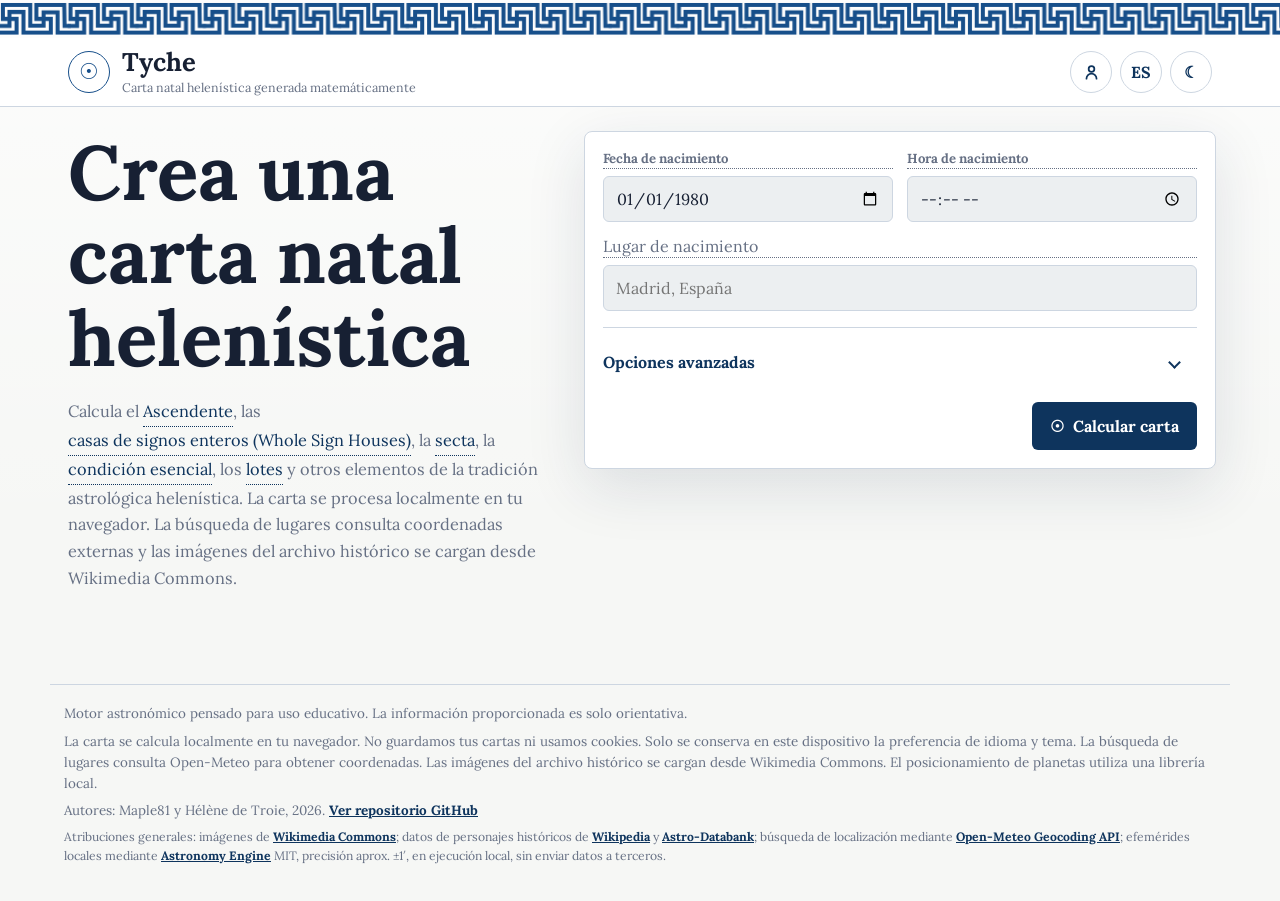
==== index.html @ 5a1f1b09 "Refine natal reading hierarchy" ====
<!doctype html>
<html lang="es">
  <head>
    <meta charset="utf-8">
    <meta name="viewport" content="width=device-width, initial-scale=1">
    <meta name="description" content="Tyche calcula cartas natales helenísticas con Ascendente, casas de signos enteros, secta, condición esencial y lotes, procesadas localmente en el navegador.">
    <title>Tyche · Carta natal helenística</title>
    <link rel="icon" type="image/svg+xml" href="assets/favicon.svg">
    <link rel="stylesheet" href="styles.css">
  </head>
  <body>
    <div class="page-shell">
      <header class="topbar">
        <div class="frieze" aria-hidden="true">
          <svg class="frieze-svg" width="100%" height="38" focusable="false">
            <defs>
              <pattern id="greekFriezePattern" x="0" y="1" width="270.42" height="35.56" patternUnits="userSpaceOnUse" patternContentUnits="userSpaceOnUse" overflow="visible">
                <g transform="translate(0 2)">
                  <polyline class="frieze-line" points="0 22.89 9.47 22.89 9.47 9 23.48 9 23.48 29.56 50.81 29.56 50.81 15.88 36.37 15.88 36.37 2 64.26 2 64.59 22.93 70.88 22.89"/>
                  <polyline class="frieze-line" points="0 29.56 16.59 29.56 16.59 15.88 2.9 15.88 2.9 2 30.26 2 30.26 22.67 43.59 22.67 43.59 9.33 57.59 9.33 57.59 29.56 70.97 29.56"/>
                  <polyline class="frieze-line" points="67.6 22.89 77.08 22.89 77.08 9 91.08 9 91.08 29.56 118.41 29.56 118.41 15.88 103.97 15.88 103.97 2 131.86 2 131.86 22.89 138.58 22.89"/>
                  <polyline class="frieze-line" points="67.6 29.56 84.19 29.56 84.19 15.88 70.5 15.88 70.5 2 97.86 2 97.86 22.67 111.2 22.67 111.2 9.33 125.19 9.33 125.19 29.56 138.58 29.56"/>
                  <polyline class="frieze-line" points="135.22 22.89 144.69 22.89 144.69 9 158.69 9 158.69 29.56 186.03 29.56 186.03 15.88 171.58 15.88 171.58 2 199.47 2 199.81 22.93 206.1 22.89"/>
                  <polyline class="frieze-line" points="135.22 29.56 151.81 29.56 151.81 15.88 138.11 15.88 138.11 2 165.47 2 165.47 22.67 178.81 22.67 178.81 9.33 192.81 9.33 192.81 29.56 206.19 29.56"/>
                  <polyline class="frieze-line" points="202.82 22.89 212.29 22.89 212.29 9 226.3 9 226.3 29.56 253.63 29.56 253.63 15.88 239.19 15.88 239.19 2 267.07 2 267.07 22.78 273.79 22.78"/>
                  <polyline class="frieze-line" points="202.82 29.56 219.41 29.56 219.41 15.88 205.72 15.88 205.72 2 233.07 2 233.07 22.67 246.41 22.67 246.41 9.33 260.41 9.33 260.41 29.56 273.79 29.56"/>
                </g>
              </pattern>
            </defs>
            <rect x="0" y="0" width="100%" height="38" fill="url(#greekFriezePattern)"></rect>
          </svg>
        </div>
        <div class="topbar-inner">
          <a class="brand" href="#chart-form" aria-label="Tyche">
            <span class="brand-mark">☉</span>
            <span>
              <strong>Tyche</strong>
              <small data-i18n="brandSub">Carta natal helenística generada matemáticamente</small>
            </span>
          </a>
          <div class="toolbar" aria-label="Preferencias">
            <button class="icon-button" id="peopleToggle" type="button" aria-label="Personajes históricos" title="Personajes históricos">
              <svg class="toolbar-icon" aria-hidden="true" viewBox="0 0 24 24" focusable="false">
                <circle cx="12" cy="8" r="3.25"></circle>
                <path d="M6.25 19a5.75 5.75 0 0 1 11.5 0"></path>
              </svg>
            </button>
            <button class="icon-button" id="languageToggle" type="button" aria-label="Cambiar idioma" title="Cambiar idioma">
              <span aria-hidden="true">ES</span>
            </button>
            <button class="icon-button" id="themeToggle" type="button" aria-label="Cambiar tema" title="Cambiar tema">
              <span aria-hidden="true">☾</span>
            </button>
          </div>
        </div>
      </header>

      <main>
        <section class="workbench" aria-labelledby="main-title">
          <div class="intro-copy">
            <h1 id="main-title" data-i18n="title">Crea una carta natal helenística</h1>
            <p data-i18n-html="subtitleHtml">Calcula el <button type="button" data-glossary="ascendant">Ascendente</button>, las <button type="button" data-glossary="wholeSign">casas de signos enteros (Whole Sign Houses)</button>, la <button type="button" data-glossary="sect">secta</button>, la <button type="button" data-glossary="essentialCondition">condición esencial</button>, los <button type="button" data-glossary="lots">lotes</button> y otros elementos de la tradición astrológica helenística. La carta se procesa localmente en tu navegador. La búsqueda de lugares consulta coordenadas externas y las imágenes del archivo histórico se cargan desde Wikimedia Commons.</p>
          </div>

          <form id="chart-form" class="chart-form" autocomplete="off">
            <div class="form-grid">
              <label class="field">
                <span data-i18n="birthDate" data-glossary="birthDate">Fecha de nacimiento</span>
                <input id="birthDate" type="date" value="1980-01-01" required>
              </label>
              <label class="field">
                <span data-i18n="birthTime" data-glossary="birthTime">Hora de nacimiento</span>
                <input id="birthTime" type="time" step="60" required>
              </label>
              <div class="field field-wide place-field">
                <label class="field-label" for="birthPlace" data-i18n="birthPlace" data-glossary="birthPlace">Lugar de nacimiento</label>
                <div class="autocomplete-control">
                  <input id="birthPlace" type="text" placeholder="Madrid, España" autocomplete="off" role="combobox" aria-autocomplete="list" aria-expanded="false" aria-controls="placeSuggestions" required>
                  <button class="clear-place" id="clearPlace" type="button" aria-label="Borrar lugar" title="Borrar lugar" hidden>×</button>
                </div>
                <div id="placeSuggestions" class="place-suggestions" role="listbox" hidden></div>
              </div>
            </div>

            <details class="advanced-panel">
              <summary>
                <span data-i18n="advancedOptions">Opciones avanzadas</span>
                <span class="summary-chevron" aria-hidden="true"></span>
              </summary>
              <div class="advanced-grid">
                <label class="field">
                  <span data-i18n="gender" data-glossary="sex">Sexo</span>
                  <select id="gender">
                    <option value="" data-i18n="notUsed">No usado</option>
                    <option value="female" data-i18n="female">Femenino</option>
                    <option value="male" data-i18n="male">Masculino</option>
                  </select>
                </label>
                <label class="field">
                  <span data-i18n="latitude" data-glossary="latitude">Latitud</span>
                  <input id="latitude" type="number" step="0.0001" placeholder="40.4168">
                </label>
                <label class="field">
                  <span data-i18n="longitude" data-glossary="longitude">Longitud</span>
                  <input id="longitude" type="number" step="0.0001" placeholder="-3.7038">
                </label>
                <label class="field">
                  <span data-i18n="timeZone" data-glossary="timezone">Zona horaria IANA</span>
                  <input id="timeZone" type="text" list="timezoneList" placeholder="Europe/Madrid">
                  <datalist id="timezoneList"></datalist>
                </label>
                <label class="field">
                  <span data-i18n="manualOffset" data-glossary="utcOffset">Diferencia UTC de respaldo</span>
                  <input id="manualOffset" type="text" inputmode="text" value="+00:00" pattern="[+-][0-9]{2}:[0-9]{2}">
                </label>
                <label class="field">
                  <span data-i18n="calendar" data-glossary="calendar">Calendario</span>
                  <select id="calendar">
                    <option value="gregorian" data-i18n="gregorian">Gregoriano</option>
                    <option value="julian" data-i18n="julian">Juliano</option>
                  </select>
                </label>
                <label class="field">
                  <span data-i18n="zodiac" data-glossary="zodiac">Zodíaco</span>
                  <select id="zodiac">
                    <option value="tropical" data-i18n="tropical">Tropical</option>
                    <option value="sidereal" data-i18n="sidereal">Sideral aproximado</option>
                  </select>
                </label>
                <label class="field">
                  <span data-i18n="houses" data-glossary="wholeSign">Casas</span>
                  <select id="houses">
                    <option value="whole-sign" data-i18n="wholeSign">Casas por signos enteros</option>
                  </select>
                </label>
                <label class="field">
                  <span data-i18n="aspectMode" data-glossary="aspects">Aspectos</span>
                  <select id="aspectMode">
                    <option value="sign" data-i18n="bySign">Por signo</option>
                    <option value="both" data-i18n="signAndDegree">Signo + grado</option>
                    <option value="degree" data-i18n="byDegree">Por grado</option>
                  </select>
                </label>
                <label class="field">
                  <span data-i18n="orb" data-glossary="orb">Orbe</span>
                  <input id="orb" type="number" min="0" max="15" step="0.5" value="3">
                </label>
                <label class="field">
                  <span data-i18n="terms" data-glossary="bounds">Términos / límites</span>
                  <select id="termsSystem">
                    <option value="egyptian" data-i18n="egyptian">Egipcios</option>
                  </select>
                </label>
                <label class="field">
                  <span data-i18n="techniqueMode" data-glossary="technique">Enfoque</span>
                  <select id="techniqueMode">
                    <option value="strict" data-i18n="strict">Tradicional helenística</option>
                    <option value="mixed" data-i18n="mixed">Tradicional + planetas modernos</option>
                  </select>
                </label>
                <label class="check-field">
                  <input id="includeModern" type="checkbox">
                  <span data-i18n="includeModern" data-glossary="modernPlanets">Incluir Urano, Neptuno y Plutón</span>
                </label>
                <fieldset class="lot-fieldset">
                  <legend data-i18n="lots" data-glossary="lots">Lotes</legend>
                  <label><input type="checkbox" name="lots" value="fortune" checked> <span data-i18n="fortune" data-glossary="lotFortune">Fortuna</span></label>
                  <label><input type="checkbox" name="lots" value="spirit" checked> <span data-i18n="spirit" data-glossary="lotSpirit">Espíritu</span></label>
                  <label><input type="checkbox" name="lots" value="eros" checked> <span data-glossary="lotEros">Eros</span></label>
                  <label><input type="checkbox" name="lots" value="necessity" checked> <span data-i18n="necessity" data-glossary="lotNecessity">Necesidad</span></label>
                  <label><input type="checkbox" name="lots" value="courage"> <span data-i18n="courage" data-glossary="lotCourage">Coraje</span></label>
                  <label><input type="checkbox" name="lots" value="victory"> <span data-i18n="victory" data-glossary="lotVictory">Victoria</span></label>
                  <label><input type="checkbox" name="lots" value="nemesis"> <span data-glossary="lotNemesis">Némesis</span></label>
                </fieldset>
              </div>
            </details>

            <div class="form-actions">
              <p id="formStatus" class="form-status" role="status" aria-live="polite"></p>
              <button class="primary-button" type="submit">
                <span aria-hidden="true">☉</span>
                <span data-i18n="calculate">Calcular carta</span>
              </button>
            </div>
          </form>
        </section>

        <section id="results" class="results" hidden aria-live="polite">
          <div class="section-heading">
            <p class="eyebrow" data-i18n="resultEyebrow">Resultado</p>
            <h2 id="chartTitle">Tyche</h2>
            <p class="chart-meta" id="chartMeta"></p>
          </div>

          <div class="result-grid">
            <article class="wheel-panel">
              <div id="chartWheel" class="chart-wheel" aria-label="Rueda de carta natal"></div>
            </article>
            <div class="summary-stack">
              <article class="panel" id="coreSummary"></article>
              <article class="panel emphasis" id="ascLordPanel"></article>
              <article class="panel" id="moonPanel"></article>
              <article class="panel technical-panel" id="technicalPanel"></article>
            </div>
          </div>

          <article class="panel interpretation-panel" id="interpretationPanel"></article>

          <div class="tabs" role="tablist" aria-label="Detalles de la carta">
            <button class="tab is-active" type="button" data-tab="planets" role="tab" aria-selected="true" data-i18n="planets">Planetas</button>
            <button class="tab" type="button" data-tab="houses" role="tab" aria-selected="false" data-i18n="places">Lugares/Casas</button>
            <button class="tab" type="button" data-tab="lots" role="tab" aria-selected="false" data-i18n="lots">Lotes</button>
            <button class="tab" type="button" data-tab="aspects" role="tab" aria-selected="false" data-i18n="configurations">Configuraciones</button>
          </div>

          <div class="tab-panels">
            <article id="tab-planets" class="tab-panel panel"></article>
            <article id="tab-houses" class="tab-panel panel" hidden></article>
            <article id="tab-lots" class="tab-panel panel" hidden></article>
            <article id="tab-aspects" class="tab-panel panel" hidden></article>
          </div>

        </section>
      </main>

      <footer class="site-footer">
        <p data-i18n="footerWarning">Motor astronómico pensado para uso educativo. La información proporcionada es solo orientativa.</p>
        <p data-i18n="footerPrivacy">La carta se calcula localmente en tu navegador. No guardamos tus cartas ni usamos cookies. Solo se conserva en este dispositivo la preferencia de idioma y tema. La búsqueda de lugares consulta Open-Meteo para obtener coordenadas. Las imágenes del archivo histórico se cargan desde Wikimedia Commons. El posicionamiento de planetas utiliza una librería local.</p>
        <p><span data-i18n="footerAuthors">Autores: Maple81 y Hélène de Troie, 2026.</span> <a href="https://github.com/Maple1981/Tyche" target="_blank" rel="noreferrer" data-i18n="githubLink">Ver repositorio GitHub</a></p>
        <p class="attribution-line" data-i18n-html="footerAttributions">Atribuciones generales: imágenes de <a href="https://commons.wikimedia.org/" target="_blank" rel="noreferrer">Wikimedia Commons</a>; datos de personajes históricos de <a href="https://www.wikipedia.org/" target="_blank" rel="noreferrer">Wikipedia</a> y <a href="https://www.astro.com/astro-databank/" target="_blank" rel="noreferrer">Astro-Databank</a>; búsqueda de localización mediante <a href="https://open-meteo.com/en/docs/geocoding-api" target="_blank" rel="noreferrer">Open-Meteo Geocoding API</a>; efemérides locales mediante <a href="https://github.com/cosinekitty/astronomy" target="_blank" rel="noreferrer">Astronomy Engine</a> MIT, precisión aprox. ±1′, en ejecución local, sin enviar datos a terceros.</p>
      </footer>
    </div>

    <div class="modal-backdrop" id="peopleModal" hidden>
      <section class="people-modal" role="dialog" aria-modal="true" aria-labelledby="peopleModalTitle">
        <div class="modal-heading">
          <div>
            <p class="eyebrow" data-i18n="peopleEyebrow">Archivo</p>
            <h2 id="peopleModalTitle" data-i18n="peopleTitle">Personajes históricos</h2>
          </div>
          <button class="icon-button" id="peopleClose" type="button" aria-label="Cerrar" title="Cerrar">
            <span aria-hidden="true">×</span>
          </button>
        </div>
        <p class="text-note" data-i18n="peopleIntro">Elige una carta de ejemplo con fecha, hora, lugar y sexo ya preparados.</p>
        <div class="people-grid" id="peopleGrid"></div>
      </section>
    </div>

    <aside class="glossary-popover" id="glossaryPopover" role="dialog" aria-modal="false" aria-labelledby="glossaryTitle" hidden>
      <div class="glossary-heading">
        <h2 id="glossaryTitle"></h2>
        <button class="glossary-close" id="glossaryClose" type="button" aria-label="Cerrar" title="Cerrar">×</button>
      </div>
      <div class="glossary-body" id="glossaryBody"></div>
    </aside>

    <script src="assets/vendor/astronomy.browser.min.js"></script>
    <script src="app.js"></script>
  </body>
</html>
---- styles.css ----
@font-face {
  font-family: "Lora";
  src: url("assets/fonts/lora-latin-400.ttf") format("truetype");
  font-weight: 400;
  font-style: normal;
  font-display: swap;
}

@font-face {
  font-family: "Lora";
  src: url("assets/fonts/lora-latin-600.ttf") format("truetype");
  font-weight: 600;
  font-style: normal;
  font-display: swap;
}

@font-face {
  font-family: "Lora";
  src: url("assets/fonts/lora-latin-700.ttf") format("truetype");
  font-weight: 700;
  font-style: normal;
  font-display: swap;
}

:root {
  color-scheme: light;
  --bg: #f6f7f5;
  --surface: #ffffff;
  --surface-soft: #eceff1;
  --ink: #172033;
  --muted: #667084;
  --line: #cdd6e1;
  --blue: #174f8a;
  --blue-soft: #d9e8f5;
  --blue-deep: #0e345d;
  --gold: #a77c2c;
  --danger: #9f3838;
  --shadow: 0 18px 60px rgba(24, 43, 73, 0.12);
  --radius: 8px;
  --font: "Lora", Georgia, "Times New Roman", serif;
}

body.night {
  color-scheme: dark;
  --bg: #101521;
  --surface: #171f2c;
  --surface-soft: #202b3a;
  --ink: #edf4fb;
  --muted: #aab7c7;
  --line: #33445b;
  --blue: #77b8f1;
  --blue-soft: #1c354e;
  --blue-deep: #9ecdf6;
  --gold: #d4b16a;
  --danger: #ef8e8e;
  --shadow: 0 18px 60px rgba(0, 0, 0, 0.32);
}

* {
  box-sizing: border-box;
}

html {
  scroll-behavior: smooth;
}

body {
  min-width: 320px;
  margin: 0;
  background:
    linear-gradient(180deg, rgba(255, 255, 255, 0.65), transparent 34rem),
    var(--bg);
  color: var(--ink);
  font-family: var(--font);
  letter-spacing: 0;
}

body.modal-open {
  overflow: hidden;
}

button,
input,
select {
  font: inherit;
}

button {
  cursor: pointer;
}

.page-shell {
  min-height: 100vh;
}

.topbar {
  position: sticky;
  top: 0;
  z-index: 20;
  background: color-mix(in srgb, var(--surface) 92%, transparent);
  border-bottom: 1px solid var(--line);
  backdrop-filter: blur(18px);
}

.frieze {
  position: relative;
  height: 38px;
  overflow: hidden;
  background: color-mix(in srgb, var(--surface) 76%, var(--bg));
  color: var(--blue);
}

.frieze-svg {
  display: block;
  width: 100%;
  height: 100%;
}

.frieze-line {
  fill: none;
  stroke: currentColor;
  stroke-miterlimit: 10;
  stroke-width: 4px;
}

.topbar-inner {
  display: flex;
  align-items: center;
  justify-content: space-between;
  max-width: 1180px;
  min-height: 68px;
  margin: 0 auto;
  padding: 0 18px;
  gap: 16px;
}

.brand {
  display: inline-flex;
  align-items: center;
  gap: 12px;
  min-width: 0;
  color: var(--ink);
  text-decoration: none;
}

.brand-mark {
  display: grid;
  place-items: center;
  width: 42px;
  height: 42px;
  border: 1px solid var(--blue);
  border-radius: 50%;
  color: var(--blue);
  font-family: "Segoe UI Symbol", "Noto Sans Symbols 2", "Noto Sans Symbols", serif;
  font-size: 1.35rem;
}

.brand strong {
  display: block;
  font-size: clamp(1.35rem, 2vw, 1.75rem);
  line-height: 1;
}

.brand small {
  display: block;
  margin-top: 4px;
  color: var(--muted);
  font-size: 0.78rem;
}

.toolbar {
  display: flex;
  align-items: center;
  gap: 8px;
}

.icon-button {
  display: grid;
  place-items: center;
  width: 42px;
  height: 42px;
  border: 1px solid var(--line);
  border-radius: 50%;
  background: var(--surface);
  color: var(--blue-deep);
  font-weight: 700;
}

.toolbar-icon {
  width: 21px;
  height: 21px;
  fill: none;
  stroke: currentColor;
  stroke-width: 2;
  stroke-linecap: round;
  stroke-linejoin: round;
}

main {
  max-width: 1180px;
  margin: 0 auto;
  padding: 24px 14px 56px;
}

.workbench {
  display: grid;
  grid-template-columns: minmax(0, 0.88fr) minmax(0, 1.12fr);
  gap: 24px;
  align-items: start;
}

.intro-copy {
  padding: 0 4px clamp(16px, 4vw, 36px);
}

.eyebrow {
  margin: 0 0 10px;
  color: var(--blue);
  font-size: 0.8rem;
  font-weight: 700;
  text-transform: uppercase;
}

h1,
h2,
h3 {
  margin: 0;
  line-height: 1.08;
  font-weight: 700;
}

h1 {
  max-width: 12ch;
  font-size: clamp(2.35rem, 6vw, 5.6rem);
}

.intro-copy p:last-child {
  max-width: 58ch;
  margin: 18px 0 0;
  color: var(--muted);
  font-size: 1.02rem;
  line-height: 1.65;
}

.chart-form,
.panel,
.wheel-panel {
  border: 1px solid var(--line);
  border-radius: var(--radius);
  background: var(--surface);
  box-shadow: var(--shadow);
}

.chart-form {
  padding: 18px;
}

.form-grid,
.advanced-grid {
  display: grid;
  grid-template-columns: repeat(2, minmax(0, 1fr));
  gap: 14px;
}

.field,
.check-field {
  display: grid;
  gap: 7px;
}

.field-wide,
.lot-fieldset {
  grid-column: 1 / -1;
}

.field span,
.field-label,
.lot-fieldset legend {
  color: var(--muted);
  font-size: 0.82rem;
  font-weight: 700;
}

.field-label {
  display: block;
}

input,
select {
  width: 100%;
  min-height: 46px;
  border: 1px solid var(--line);
  border-radius: 6px;
  background: var(--surface-soft);
  color: var(--ink);
  padding: 10px 12px;
}

select {
  -webkit-appearance: none;
  -moz-appearance: none;
  appearance: none;
  padding-right: 42px;
}

select::-ms-expand {
  display: none;
}

input:focus,
select:focus,
button:focus-visible,
.glossary-trigger:focus-visible {
  outline: 3px solid color-mix(in srgb, var(--blue) 30%, transparent);
  outline-offset: 2px;
}

.glossary-trigger {
  appearance: none;
  border: 0;
  border-bottom: 1px dotted currentColor;
  border-radius: 0;
  background: transparent;
  color: var(--blue-deep);
  padding: 0 0 1px;
  margin: 0;
  font: inherit;
  font-weight: inherit;
  line-height: inherit;
  text-transform: inherit;
  letter-spacing: inherit;
  text-align: inherit;
  cursor: help;
  vertical-align: baseline;
}

.glossary-trigger:hover {
  color: var(--blue);
}

.field .glossary-trigger,
.field-label.glossary-trigger,
.lot-fieldset .glossary-trigger,
.check-field .glossary-trigger {
  color: var(--muted);
}

.metric b .glossary-trigger,
th .glossary-trigger,
.badge .glossary-trigger {
  color: inherit;
}

.badge .glossary-trigger {
  border-bottom-color: color-mix(in srgb, currentColor 70%, transparent);
}

.field:has(select) {
  position: relative;
}

.field:has(select)::after,
.summary-chevron {
  width: 9px;
  height: 9px;
  border-right: 2px solid var(--blue-deep);
  border-bottom: 2px solid var(--blue-deep);
  transform: rotate(45deg);
  pointer-events: none;
}

.field:has(select)::after {
  position: absolute;
  right: 18px;
  bottom: 18px;
  content: "";
}

.place-field {
  position: relative;
}

.autocomplete-control {
  position: relative;
}

.autocomplete-control input {
  padding-right: 44px;
}

.clear-place {
  position: absolute;
  right: 8px;
  top: 50%;
  display: grid;
  place-items: center;
  width: 30px;
  height: 30px;
  border: 0;
  border-radius: 50%;
  background: transparent;
  color: var(--blue-deep);
  font-size: 1.35rem;
  line-height: 1;
  transform: translateY(-50%);
}

.clear-place:hover {
  background: color-mix(in srgb, var(--blue) 12%, transparent);
}

.clear-place[hidden] {
  display: none;
}

.place-suggestions {
  position: absolute;
  z-index: 35;
  top: calc(100% + 6px);
  left: 0;
  right: 0;
  max-height: min(52vh, 340px);
  overflow: auto;
  border: 1px solid var(--line);
  border-radius: 6px;
  background: var(--surface);
  box-shadow: var(--shadow);
  padding: 6px;
}

.place-message {
  margin: 0;
  padding: 10px 11px;
  color: var(--muted);
  font-size: 0.84rem;
  line-height: 1.35;
}

.place-suggestion {
  display: grid;
  width: 100%;
  min-height: 52px;
  border: 0;
  border-radius: 5px;
  background: transparent;
  color: var(--ink);
  padding: 9px 11px;
  text-align: left;
}

.place-suggestion:hover,
.place-suggestion.is-active {
  background: var(--blue-soft);
}

.place-suggestion strong {
  font-size: 0.94rem;
}

.place-suggestion span {
  color: var(--muted);
  font-size: 0.78rem;
}

.advanced-panel {
  margin-top: 16px;
  border-top: 1px solid var(--line);
  padding-top: 12px;
}

.advanced-panel summary {
  display: flex;
  align-items: center;
  justify-content: space-between;
  min-height: 44px;
  color: var(--blue-deep);
  font-weight: 700;
  list-style: none;
  cursor: pointer;
  gap: 12px;
}

.advanced-panel summary:hover {
  color: var(--blue);
}

.summary-chevron {
  display: block;
  flex: 0 0 auto;
  margin-right: 18px;
  transition: transform 160ms ease;
}

.advanced-panel[open] .summary-chevron {
  transform: rotate(225deg);
}

.advanced-panel summary::-webkit-details-marker {
  display: none;
}

.advanced-grid {
  padding-top: 12px;
}

.check-field {
  grid-column: 1 / -1;
  grid-template-columns: auto 1fr;
  align-items: center;
  min-height: 46px;
  padding: 10px 12px;
  border: 1px solid var(--line);
  border-radius: 6px;
  background: var(--surface-soft);
  color: var(--ink);
}

.check-field input,
.lot-fieldset input {
  width: auto;
  min-height: auto;
}

.lot-fieldset {
  display: grid;
  grid-template-columns: repeat(2, minmax(0, 1fr));
  gap: 10px 14px;
  margin: 0;
  border: 1px solid var(--line);
  border-radius: 6px;
  padding: 12px;
}

.lot-fieldset legend {
  padding: 0 6px;
}

.lot-fieldset label {
  display: flex;
  align-items: center;
  gap: 8px;
  min-height: 28px;
}

.form-actions {
  display: flex;
  align-items: center;
  justify-content: space-between;
  gap: 14px;
  margin-top: 18px;
}

.form-status {
  min-height: 1.4em;
  margin: 0;
  color: var(--danger);
  font-size: 0.9rem;
}

.primary-button {
  display: inline-flex;
  align-items: center;
  justify-content: center;
  gap: 9px;
  min-height: 48px;
  border: 0;
  border-radius: 6px;
  background: var(--blue-deep);
  color: #fff;
  padding: 12px 18px;
  font-weight: 700;
}

body.night .primary-button {
  color: #102033;
  background: var(--blue);
}

.results {
  margin-top: 34px;
  scroll-margin-top: 118px;
}

.section-heading {
  display: grid;
  gap: 16px;
  margin-bottom: 16px;
}

.section-heading h2 {
  font-size: clamp(1.8rem, 4vw, 3.4rem);
}

.chart-meta {
  width: 100%;
  max-width: none;
  margin: -8px 0 0;
  color: var(--muted);
  font-size: 0.86rem;
  line-height: 1.55;
}

.result-grid {
  display: grid;
  grid-template-columns: minmax(300px, 0.95fr) minmax(0, 1.05fr);
  gap: 18px;
}

.wheel-panel,
.panel {
  padding: 16px;
}

.chart-wheel {
  display: grid;
  place-items: center;
  width: 100%;
  aspect-ratio: 1;
  min-height: 300px;
}

.chart-wheel svg {
  width: 100%;
  height: 100%;
  max-height: 620px;
}

.summary-stack {
  display: grid;
  gap: 14px;
}

.panel {
  box-shadow: none;
}

.panel.emphasis {
  border-color: color-mix(in srgb, var(--blue) 58%, var(--line));
  background:
    linear-gradient(135deg, color-mix(in srgb, var(--blue-soft) 60%, transparent), transparent),
    var(--surface);
}

.metric-grid {
  display: grid;
  grid-template-columns: repeat(2, minmax(0, 1fr));
  gap: 10px;
}

.metric {
  min-width: 0;
  border-bottom: 1px solid var(--line);
  padding: 8px 0 10px;
}

.metric b {
  display: block;
  margin-bottom: 4px;
  color: var(--muted);
  font-size: 0.76rem;
  text-transform: uppercase;
}

.metric span {
  overflow-wrap: anywhere;
  font-weight: 700;
}

.capitalize-first {
  display: inline-block;
}

.capitalize-first::first-letter {
  text-transform: uppercase;
}

.badge-row {
  display: flex;
  flex-wrap: wrap;
  gap: 7px;
  margin-top: 12px;
}

.badge {
  display: inline-flex;
  align-items: center;
  min-height: 28px;
  border: 1px solid color-mix(in srgb, var(--blue) 50%, var(--line));
  border-radius: 999px;
  padding: 4px 9px;
  color: var(--blue-deep);
  background: color-mix(in srgb, var(--blue-soft) 65%, transparent);
  font-size: 0.78rem;
  font-weight: 700;
}

.tabs {
  display: flex;
  gap: 8px;
  overflow-x: auto;
  margin: 20px 0 10px;
  padding-bottom: 4px;
}

.tab {
  min-height: 42px;
  border: 1px solid var(--line);
  border-radius: 999px;
  background: var(--surface);
  color: var(--muted);
  padding: 8px 14px;
  white-space: nowrap;
  font-weight: 700;
}

.tab.is-active {
  border-color: var(--blue);
  color: var(--blue-deep);
  background: var(--blue-soft);
}

.table-wrap {
  overflow-x: auto;
}

table {
  width: 100%;
  border-collapse: collapse;
  min-width: 680px;
}

th,
td {
  border-bottom: 1px solid var(--line);
  padding: 10px 9px;
  text-align: left;
  vertical-align: top;
}

th {
  color: var(--blue-deep);
  font-size: 0.78rem;
  text-transform: uppercase;
}

td {
  color: var(--ink);
  font-size: 0.92rem;
}

.glyph {
  display: inline-grid;
  place-items: center;
  width: 1.8rem;
  height: 1.8rem;
  color: var(--blue-deep);
  font-family: "Segoe UI Symbol", "Noto Sans Symbols 2", "Noto Sans Symbols", serif;
  font-size: 1.35rem;
}

.text-note {
  color: var(--muted);
  line-height: 1.6;
}

.condition-list {
  display: grid;
  gap: 6px;
  margin-top: 10px;
  color: var(--muted);
  line-height: 1.55;
}

.condition-list p {
  margin: 0;
}

.technical-panel details {
  display: grid;
  gap: 10px;
}

.technical-panel summary {
  color: var(--blue-deep);
  font-weight: 700;
  cursor: pointer;
}

.technical-grid {
  display: grid;
  grid-template-columns: repeat(2, minmax(0, 1fr));
  gap: 10px;
  margin-top: 10px;
}

.interpretation-panel {
  display: grid;
  gap: 16px;
  margin-top: 18px;
}

.interpretation-heading {
  display: grid;
  gap: 4px;
  border-bottom: 1px solid var(--line);
  padding-bottom: 10px;
}

.interpretation-heading h3,
.interpretation-reading h4,
.interpretation-block h4,
.interpretation-block h5,
.interpretation-hierarchy h4,
.interpretation-lead h4,
.interpretation-summary h4,
.interpretation-evidence summary {
  margin: 0;
  color: var(--blue-deep);
  font-variant: small-caps;
  font-variant-caps: all-small-caps;
  letter-spacing: 0;
}

.interpretation-heading p {
  margin: 0;
  color: var(--muted);
  line-height: 1.55;
}

.interpretation-heading h3 {
  font-size: 1.35rem;
}

.interpretation-reading h4,
.interpretation-block h5,
.interpretation-hierarchy h4,
.interpretation-lead h4,
.interpretation-summary h4,
.interpretation-evidence summary {
  font-size: 0.95rem;
  font-weight: 700;
}

.interpretation-grid {
  display: grid;
  grid-template-columns: repeat(2, minmax(0, 1fr));
  gap: 14px 18px;
}

.interpretation-summary {
  grid-column: 1 / -1;
  border-left: 3px solid var(--blue);
  padding-left: 12px;
}

.interpretation-lead {
  grid-column: 1 / -1;
  border: 1px solid color-mix(in srgb, var(--blue) 42%, var(--line));
  border-radius: 8px;
  background: color-mix(in srgb, var(--blue-soft) 46%, transparent);
  padding: 12px;
}

.interpretation-lead p {
  margin: 6px 0 0;
  color: var(--ink);
  font-size: 1.04rem;
  font-weight: 700;
  line-height: 1.55;
}

.focus-list {
  display: grid;
  gap: 6px;
  margin: 6px 0 0;
  padding: 0;
  list-style: none;
}

.focus-list-title {
  margin: 12px 0 0;
  color: var(--blue-deep);
  font-size: 0.82rem;
  font-weight: 700;
  font-variant: small-caps;
  font-variant-caps: all-small-caps;
  letter-spacing: 0;
}

.focus-list li {
  display: grid;
  gap: 3px;
  border-top: 1px dotted color-mix(in srgb, var(--blue) 40%, var(--line));
  padding-top: 7px;
  color: var(--muted);
  line-height: 1.5;
}

.focus-list strong {
  color: var(--ink);
}

.focus-list span {
  font-size: 0.88rem;
}

.quality-badges {
  display: flex;
  flex-wrap: wrap;
  gap: 7px;
  margin-top: 12px;
}

.quality-badges span {
  display: inline-flex;
  align-items: center;
  gap: 6px;
  min-height: 28px;
  border: 1px solid color-mix(in srgb, var(--blue) 44%, var(--line));
  border-radius: 999px;
  background: color-mix(in srgb, var(--blue-soft) 52%, transparent);
  color: var(--blue-deep);
  padding: 4px 9px;
  font-size: 0.78rem;
}

.quality-badges b {
  color: var(--muted);
  font-variant: small-caps;
  font-variant-caps: all-small-caps;
  letter-spacing: 0;
}

.interpretation-hierarchy {
  grid-column: 1 / -1;
  border-top: 1px dotted color-mix(in srgb, var(--blue) 42%, var(--line));
  padding-top: 10px;
}

.interpretation-hierarchy ol {
  display: grid;
  gap: 7px;
  margin: 8px 0 0;
  padding-left: 1.25rem;
  color: var(--muted);
  line-height: 1.5;
}

.interpretation-reading {
  grid-column: 1 / -1;
}

.interpretation-reading-grid {
  display: grid;
  grid-template-columns: repeat(2, minmax(0, 1fr));
  gap: 14px 18px;
  margin-top: 8px;
}

.interpretation-block {
  min-width: 0;
  border-top: 1px dotted color-mix(in srgb, var(--blue) 42%, var(--line));
  padding-top: 10px;
}

.interpretation-block p,
.interpretation-summary p {
  margin: 6px 0 0;
  color: var(--ink);
  line-height: 1.62;
}

.interpretation-evidence {
  border-top: 1px solid var(--line);
  padding-top: 10px;
}

.interpretation-evidence summary {
  cursor: pointer;
  font-weight: 700;
}

.interpretation-evidence ol {
  margin: 10px 0 0;
  padding-left: 1.35rem;
  color: var(--muted);
  line-height: 1.58;
}

.interpretation-evidence li + li {
  margin-top: 6px;
}

.interpretation-timing {
  margin: 0;
}

.precision-note {
  margin: 16px 0 0;
  color: var(--muted);
  font-size: 0.9rem;
  text-align: center;
}

.site-footer {
  max-width: 1180px;
  margin: 0 auto;
  border-top: 1px solid var(--line);
  padding: 18px 14px 28px;
  color: var(--muted);
  font-size: 0.84rem;
  line-height: 1.55;
}

.site-footer p {
  margin: 0 0 7px;
}

.site-footer a {
  color: var(--blue-deep);
  font-weight: 700;
}

.attribution-line {
  font-size: 0.76rem;
}

.modal-backdrop {
  position: fixed;
  inset: 0;
  z-index: 60;
  display: grid;
  place-items: center;
  background: rgba(7, 13, 24, 0.48);
  padding: 18px;
}

.modal-backdrop[hidden] {
  display: none;
}

.people-modal {
  display: grid;
  grid-template-rows: auto auto minmax(0, 1fr);
  width: min(920px, 100%);
  max-height: min(86vh, 760px);
  overflow: hidden;
  border: 1px solid var(--line);
  border-radius: var(--radius);
  background: var(--surface);
  box-shadow: var(--shadow);
  padding: 18px;
}

.glossary-popover {
  position: fixed;
  left: 16px;
  top: 16px;
  z-index: 80;
  width: min(380px, calc(100vw - 32px));
  max-height: min(62vh, 430px);
  overflow-y: auto;
  border: 1px solid color-mix(in srgb, var(--blue) 45%, var(--line));
  border-radius: var(--radius);
  background: var(--surface);
  color: var(--ink);
  box-shadow: 0 20px 60px rgba(13, 33, 62, 0.24);
  padding: 14px;
}

.glossary-popover[hidden] {
  display: none;
}

.glossary-heading {
  display: flex;
  align-items: start;
  justify-content: space-between;
  gap: 12px;
  border-bottom: 1px solid var(--line);
  padding-bottom: 9px;
  margin-bottom: 10px;
}

.glossary-heading h2 {
  margin: 0;
  color: var(--blue-deep);
  font-size: 1.05rem;
  line-height: 1.3;
}

.glossary-close {
  display: inline-grid;
  place-items: center;
  flex: 0 0 auto;
  width: 32px;
  height: 32px;
  border: 1px solid var(--line);
  border-radius: 50%;
  background: var(--surface-soft);
  color: var(--blue-deep);
  font-size: 1.15rem;
  line-height: 1;
}

.glossary-body {
  color: var(--ink);
  font-size: 0.9rem;
  line-height: 1.58;
}

.glossary-body p {
  margin: 0 0 0.72rem;
}

.glossary-body p:last-child {
  margin-bottom: 0;
}

.glossary-body strong {
  color: var(--blue-deep);
  font-weight: 700;
}

.modal-heading {
  display: flex;
  align-items: start;
  justify-content: space-between;
  gap: 16px;
  margin-bottom: 10px;
}

.modal-heading h2 {
  font-size: clamp(1.7rem, 4vw, 2.6rem);
}

.people-grid {
  display: grid;
  grid-template-columns: repeat(2, minmax(0, 1fr));
  gap: 12px;
  min-height: 0;
  max-height: 58vh;
  overflow-y: auto;
  margin-top: 14px;
  padding-right: 6px;
  overscroll-behavior: contain;
  scrollbar-color: var(--blue) color-mix(in srgb, var(--surface-soft) 65%, transparent);
  scrollbar-width: thin;
}

.people-grid::-webkit-scrollbar {
  width: 9px;
}

.people-grid::-webkit-scrollbar-track {
  border-radius: 999px;
  background: color-mix(in srgb, var(--surface-soft) 65%, transparent);
}

.people-grid::-webkit-scrollbar-thumb {
  border: 2px solid var(--surface);
  border-radius: 999px;
  background: var(--blue);
}

.person-card {
  display: grid;
  grid-template-columns: 96px minmax(0, 1fr);
  gap: 12px;
  min-width: 0;
  border: 1px solid var(--line);
  border-radius: 6px;
  background: color-mix(in srgb, var(--surface-soft) 55%, var(--surface));
  padding: 10px;
}

.person-card img {
  width: 96px;
  height: 116px;
  border-radius: 5px;
  object-fit: cover;
  background: var(--surface-soft);
}

.person-card h3 {
  display: flex;
  align-items: center;
  gap: 6px;
  font-size: 1rem;
}

.person-wiki {
  display: inline-flex;
  align-items: center;
  justify-content: center;
  flex: 0 0 auto;
  width: 20px;
  height: 20px;
  border-radius: 4px;
  color: var(--muted);
  line-height: 1;
  text-decoration: none;
}

.person-wiki svg {
  width: 15px;
  height: 15px;
  fill: none;
  stroke: currentColor;
  stroke-width: 2;
  stroke-linecap: round;
  stroke-linejoin: round;
}

.person-wiki:hover,
.person-wiki:focus-visible {
  color: var(--blue-deep);
  background: color-mix(in srgb, var(--blue-soft) 55%, transparent);
}

.person-card dl {
  display: grid;
  grid-template-columns: auto 1fr;
  gap: 3px 8px;
  margin: 8px 0 10px;
  color: var(--muted);
  font-size: 0.78rem;
  line-height: 1.35;
}

.person-card dt {
  font-weight: 700;
}

.person-card dd {
  margin: 0;
}

.person-card button {
  min-height: 36px;
  border: 1px solid var(--blue);
  border-radius: 6px;
  background: var(--blue-deep);
  color: #fff;
  padding: 7px 10px;
  font-size: 0.82rem;
  font-weight: 700;
}

body.night .person-card button {
  color: #102033;
  background: var(--blue);
}

.wheel-sign {
  fill: var(--blue-deep);
  font-family: "Segoe UI Symbol", "Noto Sans Symbols 2", "Noto Sans Symbols", serif;
  font-size: 15px;
  font-weight: 700;
}

.wheel-planet {
  fill: var(--ink);
  font-family: "Segoe UI Symbol", "Noto Sans Symbols 2", "Noto Sans Symbols", serif;
  font-size: 13px;
  font-weight: 700;
}

.wheel-label {
  fill: var(--muted);
  font-size: 7px;
  text-transform: uppercase;
}

.wheel-line {
  stroke: var(--line);
  stroke-width: 0.75;
}

.wheel-angle {
  stroke: var(--gold);
  stroke-width: 1.6;
}

.wheel-aspect {
  stroke: color-mix(in srgb, var(--blue) 70%, transparent);
  stroke-width: 0.65;
  opacity: 0.55;
}

@media (max-width: 860px) {
  main {
    padding-inline: 12px;
  }

  .workbench,
  .result-grid {
    grid-template-columns: 1fr;
  }

  .intro-copy {
    padding-top: 0;
  }

  h1 {
    max-width: 100%;
    font-size: clamp(2.2rem, 9vw, 4rem);
  }

  .chart-form {
    padding: 14px;
  }
}

@media (max-width: 560px) {
  .topbar-inner {
    min-height: 62px;
    padding-inline: 12px;
  }

  .brand-mark {
    width: 38px;
    height: 38px;
  }

  .brand small {
    display: none;
  }

  .form-grid,
  .advanced-grid,
  .metric-grid,
  .interpretation-grid,
  .interpretation-reading-grid,
  .technical-grid,
  .lot-fieldset {
    grid-template-columns: 1fr;
  }

  .form-actions {
    align-items: stretch;
    flex-direction: column;
  }

  .primary-button {
    width: 100%;
  }

  .people-grid {
    grid-template-columns: 1fr;
    max-height: 62vh;
  }

  .people-modal {
    max-height: 90vh;
    padding: 14px;
  }

  .glossary-popover {
    inset: auto 10px 10px;
    width: auto;
    max-height: 48vh;
    border-radius: 8px;
    padding: 13px;
  }

  .person-card {
    grid-template-columns: 78px minmax(0, 1fr);
  }

  .person-card img {
    width: 78px;
    height: 98px;
  }

  .chart-wheel {
    min-height: 286px;
  }

  table {
    min-width: 620px;
  }
}
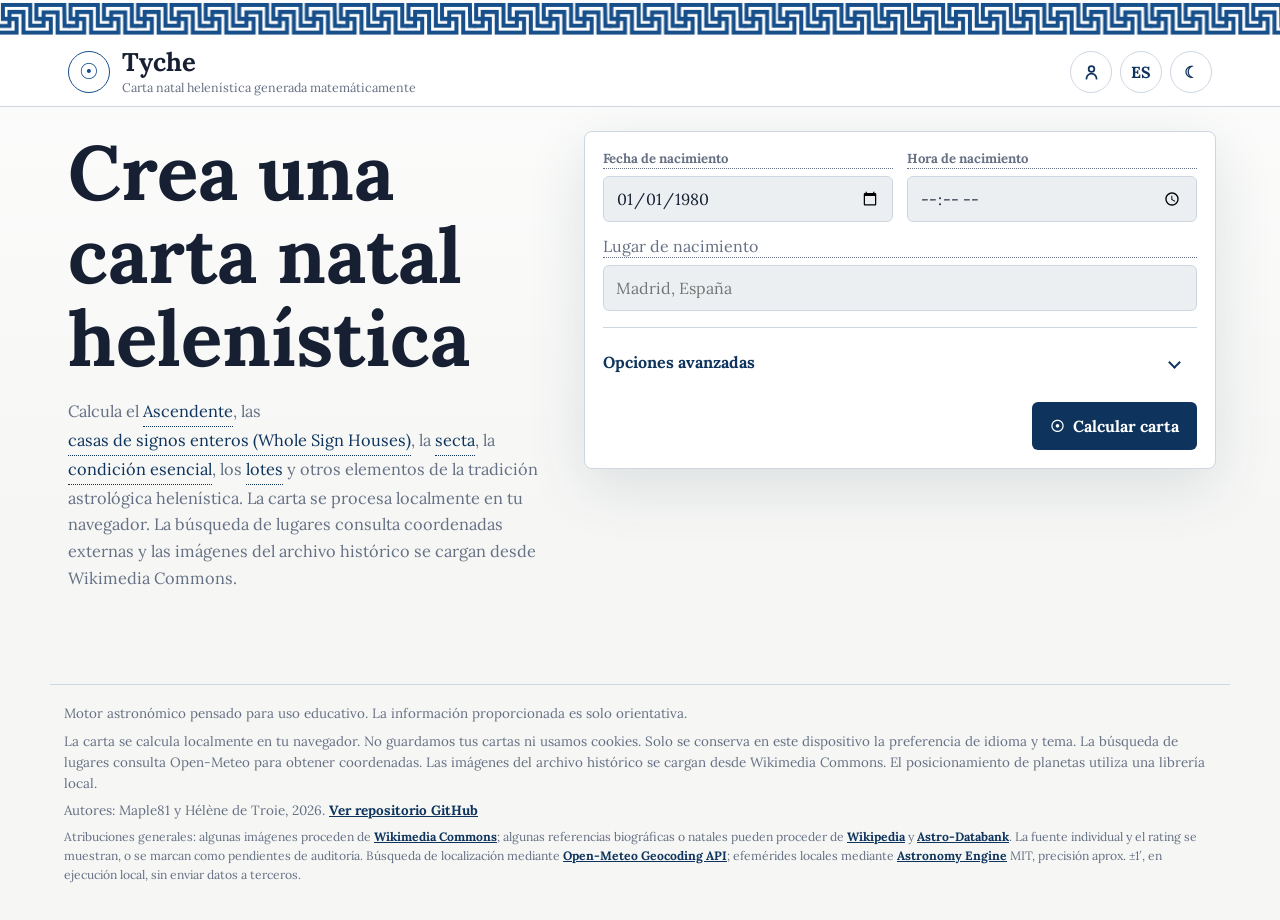
==== commit cfcf1f8f: "Refine dignity scoring and chart audit" ====
--- a/index.html
+++ b/index.html
@@ -134,17 +134,19 @@
                   </select>
                 </label>
                 <label class="field">
-                  <span data-i18n="aspectMode" data-glossary="aspects">Aspectos</span>
+                  <span data-i18n="aspectMode" data-glossary="aspects">Tabla de configuraciones</span>
                   <select id="aspectMode">
                     <option value="sign" data-i18n="bySign">Por signo</option>
                     <option value="both" data-i18n="signAndDegree">Signo + grado</option>
-                    <option value="degree" data-i18n="byDegree">Por grado</option>
-                  </select>
-                </label>
+                    <option value="degree" data-i18n="byDegree">Solo grado</option>
+                  </select>
+                </label>
+                <p class="field-note aspect-mode-note" data-i18n="aspectModeNote">La lectura natal usa configuraciones por signo; el grado añade cercanía y perfección en tablas y evidencia.</p>
                 <label class="field">
                   <span data-i18n="orb" data-glossary="orb">Orbe</span>
                   <input id="orb" type="number" min="0" max="15" step="0.5" value="3">
                 </label>
+                <p class="field-note orb-note" data-i18n="orbNote">El orbe afecta a contactos por grado, cercanía y aplicación cercana; no elimina las configuraciones por signo usadas en el juicio.</p>
                 <label class="field">
                   <span data-i18n="terms" data-glossary="bounds">Términos / límites</span>
                   <select id="termsSystem">
@@ -227,7 +229,7 @@
         <p data-i18n="footerWarning">Motor astronómico pensado para uso educativo. La información proporcionada es solo orientativa.</p>
         <p data-i18n="footerPrivacy">La carta se calcula localmente en tu navegador. No guardamos tus cartas ni usamos cookies. Solo se conserva en este dispositivo la preferencia de idioma y tema. La búsqueda de lugares consulta Open-Meteo para obtener coordenadas. Las imágenes del archivo histórico se cargan desde Wikimedia Commons. El posicionamiento de planetas utiliza una librería local.</p>
         <p><span data-i18n="footerAuthors">Autores: Maple81 y Hélène de Troie, 2026.</span> <a href="https://github.com/Maple1981/Tyche" target="_blank" rel="noreferrer" data-i18n="githubLink">Ver repositorio GitHub</a></p>
-        <p class="attribution-line" data-i18n-html="footerAttributions">Atribuciones generales: imágenes de <a href="https://commons.wikimedia.org/" target="_blank" rel="noreferrer">Wikimedia Commons</a>; datos de personajes históricos de <a href="https://www.wikipedia.org/" target="_blank" rel="noreferrer">Wikipedia</a> y <a href="https://www.astro.com/astro-databank/" target="_blank" rel="noreferrer">Astro-Databank</a>; búsqueda de localización mediante <a href="https://open-meteo.com/en/docs/geocoding-api" target="_blank" rel="noreferrer">Open-Meteo Geocoding API</a>; efemérides locales mediante <a href="https://github.com/cosinekitty/astronomy" target="_blank" rel="noreferrer">Astronomy Engine</a> MIT, precisión aprox. ±1′, en ejecución local, sin enviar datos a terceros.</p>
+        <p class="attribution-line" data-i18n-html="footerAttributions">Atribuciones generales: algunas imágenes proceden de <a href="https://commons.wikimedia.org/" target="_blank" rel="noreferrer">Wikimedia Commons</a>; algunas referencias biográficas o natales pueden proceder de <a href="https://www.wikipedia.org/" target="_blank" rel="noreferrer">Wikipedia</a> y <a href="https://www.astro.com/astro-databank/" target="_blank" rel="noreferrer">Astro-Databank</a>. La fuente individual y el rating se muestran, o se marcan como pendientes de auditoría. Búsqueda de localización mediante <a href="https://open-meteo.com/en/docs/geocoding-api" target="_blank" rel="noreferrer">Open-Meteo Geocoding API</a>; efemérides locales mediante <a href="https://github.com/cosinekitty/astronomy" target="_blank" rel="noreferrer">Astronomy Engine</a> MIT, precisión aprox. ±1′, en ejecución local, sin enviar datos a terceros.</p>
       </footer>
     </div>
 
--- a/styles.css
+++ b/styles.css
@@ -281,6 +281,18 @@
   font-weight: 700;
 }
 
+.field-note {
+  color: var(--muted);
+  font-size: 0.76rem;
+  line-height: 1.35;
+}
+
+.aspect-mode-note,
+.orb-note {
+  grid-column: 1 / -1;
+  margin: -4px 0 2px;
+}
+
 .field-label {
   display: block;
 }
@@ -1000,6 +1012,31 @@
   color: var(--muted);
   font-size: 0.9rem;
   text-align: center;
+}
+
+.limits-panel {
+  margin-top: 14px;
+  border-top: 1px dotted color-mix(in srgb, var(--blue) 42%, var(--line));
+  padding-top: 10px;
+}
+
+.limits-panel h4 {
+  margin: 0 0 6px;
+  color: var(--blue-deep);
+  font-variant-caps: all-small-caps;
+  letter-spacing: 0;
+}
+
+.limits-panel ul {
+  margin: 0;
+  padding-left: 1.1rem;
+  color: var(--muted);
+  font-size: 0.9rem;
+  line-height: 1.5;
+}
+
+.limits-panel li + li {
+  margin-top: 4px;
 }
 
 .site-footer {
@@ -1189,6 +1226,23 @@
   font-size: 1rem;
 }
 
+.person-audit-badge {
+  width: fit-content;
+  margin: 0 0 0.6rem;
+  padding: 0.18rem 0.45rem;
+  border: 1px solid var(--border);
+  border-radius: 999px;
+  background: var(--pearl);
+  color: var(--muted);
+  font-size: 0.73rem;
+  font-variant: small-caps;
+  letter-spacing: 0.04em;
+}
+
+body.night .person-audit-badge {
+  background: rgba(255, 255, 255, 0.06);
+}
+
 .person-wiki {
   display: inline-flex;
   align-items: center;
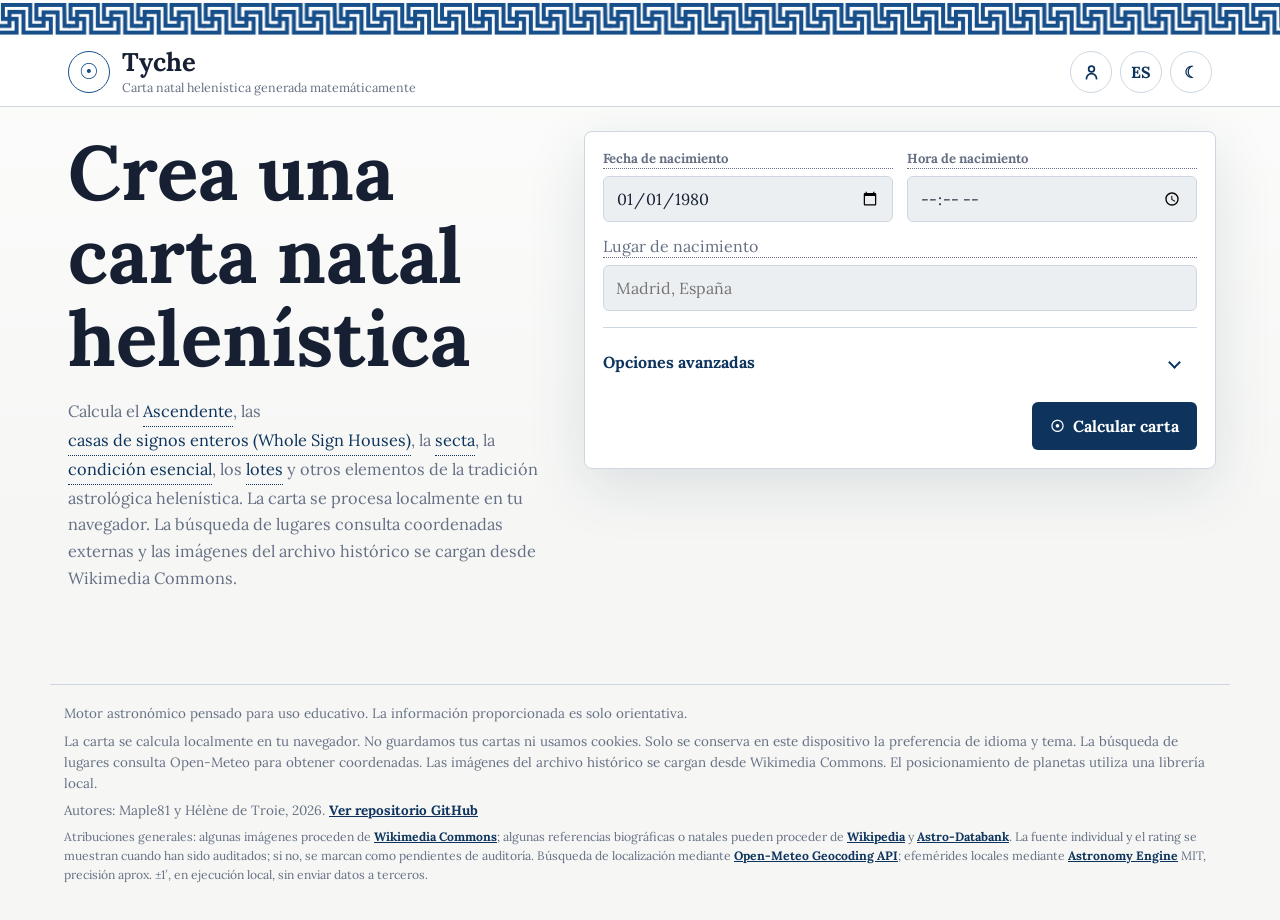
==== commit 7a2c18c9: "Refine chart audit and judgment safeguards" ====
--- a/index.html
+++ b/index.html
@@ -120,6 +120,7 @@
                     <option value="julian" data-i18n="julian">Juliano</option>
                   </select>
                 </label>
+                <p id="calendarWarning" class="field-note option-warning" data-i18n="julianInlineWarning" hidden>Aviso: la conversión juliana es básica. Verifica calendario local, hora civil y fuente temporal antes de investigación crítica.</p>
                 <label class="field">
                   <span data-i18n="zodiac" data-glossary="zodiac">Zodíaco</span>
                   <select id="zodiac">
@@ -127,6 +128,7 @@
                     <option value="sidereal" data-i18n="sidereal">Sideral aproximado</option>
                   </select>
                 </label>
+                <p id="zodiacWarning" class="field-note option-warning" data-i18n="siderealInlineWarning" hidden>Aviso: el zodíaco sideral es aproximado y queda fuera del marco tropical base de Tyche.</p>
                 <label class="field">
                   <span data-i18n="houses" data-glossary="wholeSign">Casas</span>
                   <select id="houses">
@@ -164,6 +166,7 @@
                   <input id="includeModern" type="checkbox">
                   <span data-i18n="includeModern" data-glossary="modernPlanets">Incluir Urano, Neptuno y Plutón</span>
                 </label>
+                <p id="techniqueWarning" class="field-note option-warning" data-i18n="mixedInlineWarning" hidden>Aviso: los planetas modernos se muestran como capa adicional; el juicio helenístico base no los pondera.</p>
                 <fieldset class="lot-fieldset">
                   <legend data-i18n="lots" data-glossary="lots">Lotes</legend>
                   <label><input type="checkbox" name="lots" value="fortune" checked> <span data-i18n="fortune" data-glossary="lotFortune">Fortuna</span></label>
@@ -229,7 +232,7 @@
         <p data-i18n="footerWarning">Motor astronómico pensado para uso educativo. La información proporcionada es solo orientativa.</p>
         <p data-i18n="footerPrivacy">La carta se calcula localmente en tu navegador. No guardamos tus cartas ni usamos cookies. Solo se conserva en este dispositivo la preferencia de idioma y tema. La búsqueda de lugares consulta Open-Meteo para obtener coordenadas. Las imágenes del archivo histórico se cargan desde Wikimedia Commons. El posicionamiento de planetas utiliza una librería local.</p>
         <p><span data-i18n="footerAuthors">Autores: Maple81 y Hélène de Troie, 2026.</span> <a href="https://github.com/Maple1981/Tyche" target="_blank" rel="noreferrer" data-i18n="githubLink">Ver repositorio GitHub</a></p>
-        <p class="attribution-line" data-i18n-html="footerAttributions">Atribuciones generales: algunas imágenes proceden de <a href="https://commons.wikimedia.org/" target="_blank" rel="noreferrer">Wikimedia Commons</a>; algunas referencias biográficas o natales pueden proceder de <a href="https://www.wikipedia.org/" target="_blank" rel="noreferrer">Wikipedia</a> y <a href="https://www.astro.com/astro-databank/" target="_blank" rel="noreferrer">Astro-Databank</a>. La fuente individual y el rating se muestran, o se marcan como pendientes de auditoría. Búsqueda de localización mediante <a href="https://open-meteo.com/en/docs/geocoding-api" target="_blank" rel="noreferrer">Open-Meteo Geocoding API</a>; efemérides locales mediante <a href="https://github.com/cosinekitty/astronomy" target="_blank" rel="noreferrer">Astronomy Engine</a> MIT, precisión aprox. ±1′, en ejecución local, sin enviar datos a terceros.</p>
+        <p class="attribution-line" data-i18n-html="footerAttributions">Atribuciones generales: algunas imágenes proceden de <a href="https://commons.wikimedia.org/" target="_blank" rel="noreferrer">Wikimedia Commons</a>; algunas referencias biográficas o natales pueden proceder de <a href="https://www.wikipedia.org/" target="_blank" rel="noreferrer">Wikipedia</a> y <a href="https://www.astro.com/astro-databank/" target="_blank" rel="noreferrer">Astro-Databank</a>. La fuente individual y el rating se muestran cuando han sido auditados; si no, se marcan como pendientes de auditoría. Búsqueda de localización mediante <a href="https://open-meteo.com/en/docs/geocoding-api" target="_blank" rel="noreferrer">Open-Meteo Geocoding API</a>; efemérides locales mediante <a href="https://github.com/cosinekitty/astronomy" target="_blank" rel="noreferrer">Astronomy Engine</a> MIT, precisión aprox. ±1′, en ejecución local, sin enviar datos a terceros.</p>
       </footer>
     </div>
 
--- a/styles.css
+++ b/styles.css
@@ -287,6 +287,13 @@
   line-height: 1.35;
 }
 
+.option-warning {
+  grid-column: 1 / -1;
+  margin: -2px 0 2px;
+  border-left: 3px solid var(--blue);
+  padding-left: 9px;
+}
+
 .aspect-mode-note,
 .orb-note {
   grid-column: 1 / -1;
@@ -1001,6 +1008,42 @@
 
 .interpretation-evidence li + li {
   margin-top: 6px;
+}
+
+.score-breakdown {
+  display: grid;
+  gap: 9px;
+  margin-top: 10px;
+  color: var(--muted);
+}
+
+.score-breakdown-title {
+  margin: 0;
+  color: var(--blue-deep);
+  font-size: 0.85rem;
+  font-weight: 700;
+  font-variant: small-caps;
+  font-variant-caps: all-small-caps;
+  letter-spacing: 0;
+}
+
+.score-breakdown-item {
+  border-top: 1px dotted color-mix(in srgb, var(--blue) 42%, var(--line));
+  padding-top: 8px;
+}
+
+.score-breakdown-item h5 {
+  margin: 0 0 5px;
+  color: var(--ink);
+  font-size: 0.9rem;
+}
+
+.score-breakdown-item ul {
+  display: grid;
+  gap: 4px;
+  margin: 0;
+  padding-left: 1.1rem;
+  line-height: 1.45;
 }
 
 .interpretation-timing {
@@ -1200,6 +1243,16 @@
   background: var(--blue);
 }
 
+.people-group-title {
+  grid-column: 1 / -1;
+  margin: 6px 0 0;
+  color: var(--blue-deep);
+  font-size: 0.98rem;
+  font-variant: small-caps;
+  font-variant-caps: all-small-caps;
+  letter-spacing: 0;
+}
+
 .person-card {
   display: grid;
   grid-template-columns: 96px minmax(0, 1fr);
